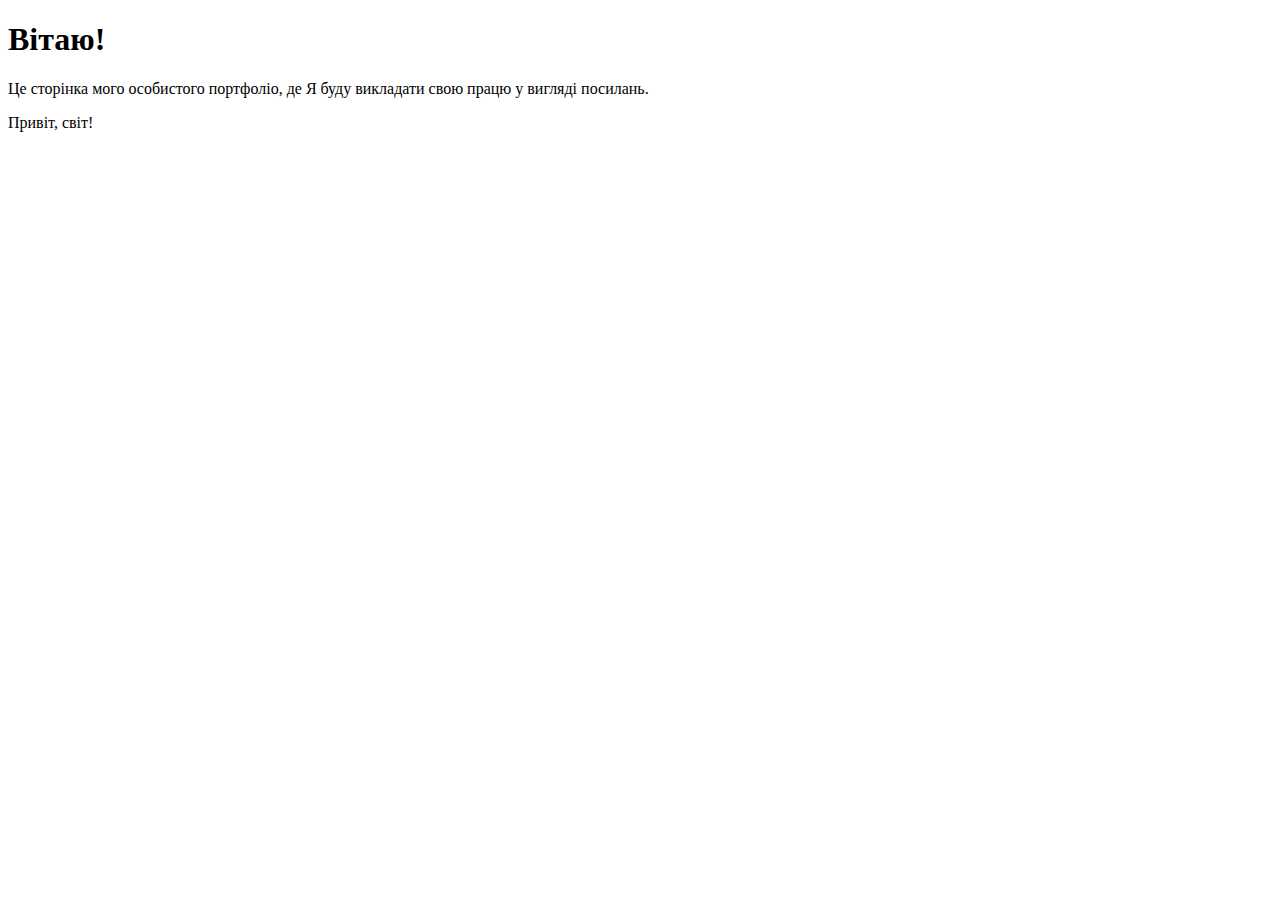
==== index.html @ 712ff9b4 "Changed lang of doc. Still testing..." ====
<!DOCTYPE html>
<html lang="uk">
<head>
  <meta charset="utf-8">
  <meta name="viewport" content="width=device-width, initial-scale=1.0">
  <meta http-equiv="X-UA-Compatible" content="ie=edge">
  <meta name="format-detection" content="telephone=no">
  <meta name="SKYPE_TOOLBAR" content="SKYPE_TOOLBAR_PARSER_COMPATIBLE">
  <link href="css/normalize.css" rel="stylesheet">
  <link href="css/style.css" rel="stylesheet">
  <title>Моя перша сторінка</title>
</head>
<body>
  <h1>Вітаю!</h1>
  <p>Це сторінка мого особистого портфоліо, де Я буду викладати свою працю у вигляді посилань.</p>
    <p>Привіт, світ!</p>
</body>
</html>
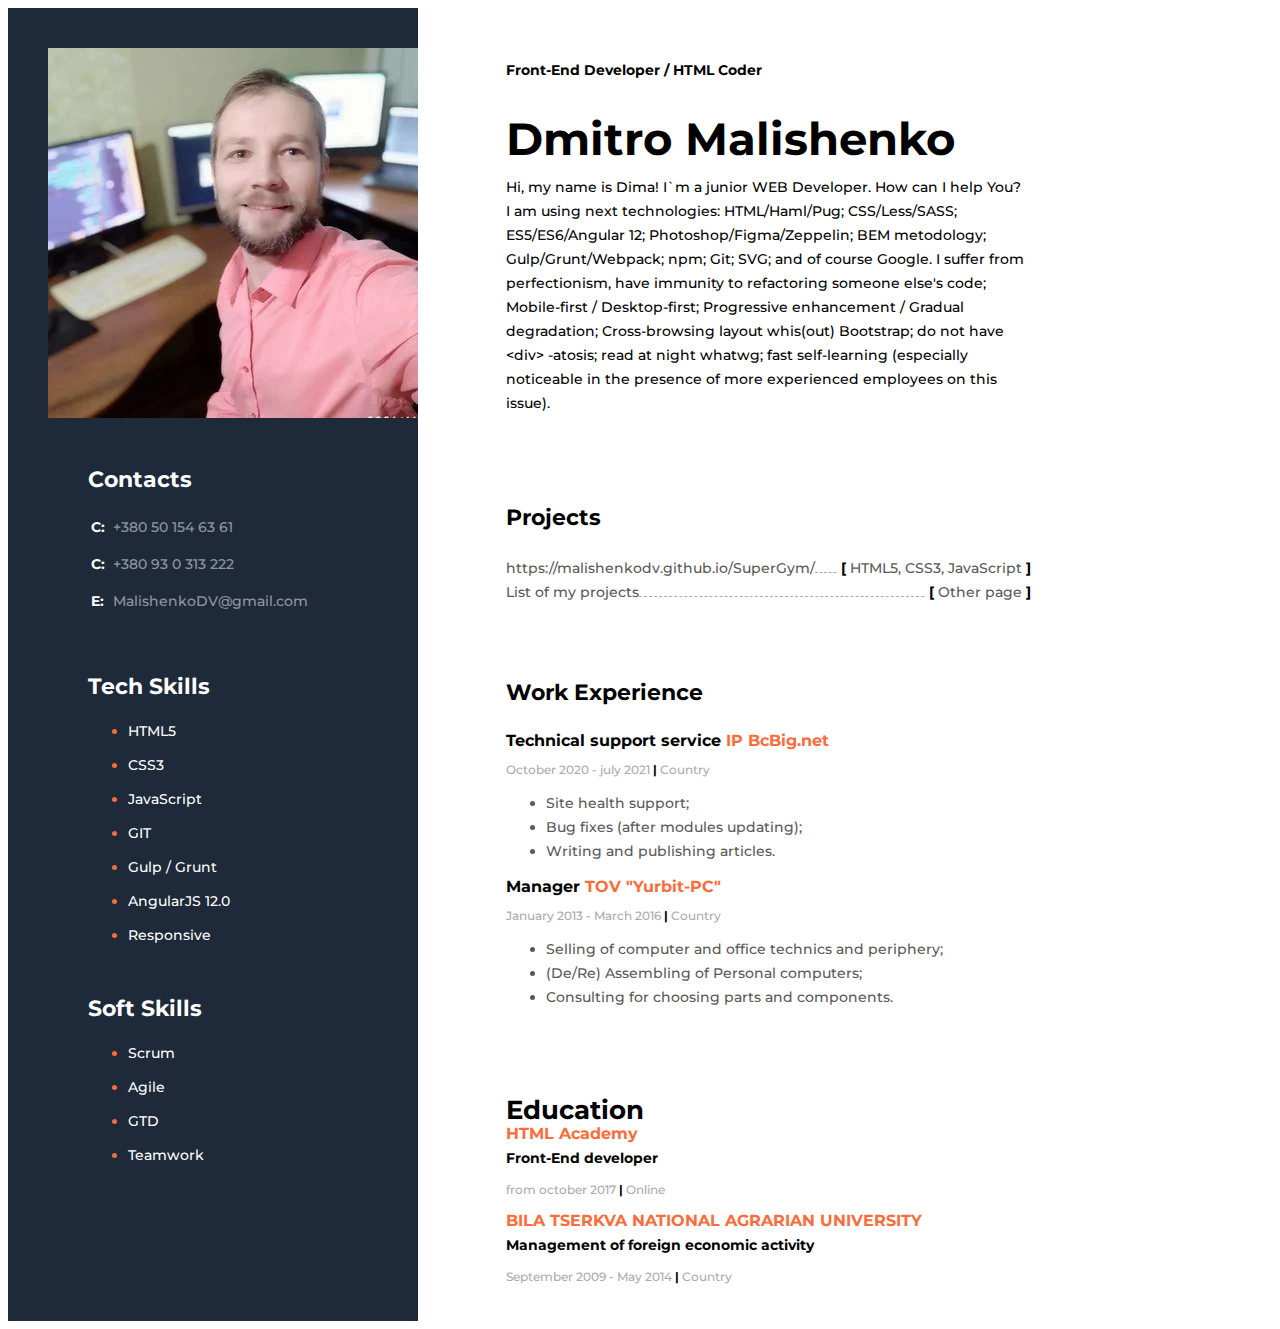
==== commit 4a5731ad: "My resume v1.0" ====
--- a/index.html
+++ b/index.html
@@ -1,18 +1,161 @@
 <!DOCTYPE html>
-<html lang="uk">
-<head>
-  <meta charset="utf-8">
-  <meta name="viewport" content="width=device-width, initial-scale=1.0">
-  <meta http-equiv="X-UA-Compatible" content="ie=edge">
-  <meta name="format-detection" content="telephone=no">
-  <meta name="SKYPE_TOOLBAR" content="SKYPE_TOOLBAR_PARSER_COMPATIBLE">
-  <link href="css/normalize.css" rel="stylesheet">
-  <link href="css/style.css" rel="stylesheet">
-  <title>Моя перша сторінка</title>
-</head>
-<body>
-  <h1>Вітаю!</h1>
-  <p>Це сторінка мого особистого портфоліо, де Я буду викладати свою працю у вигляді посилань.</p>
-    <p>Привіт, світ!</p>
-</body>
+<html lang="en">
+  <head>
+    <meta charset="UTF-8" />
+    <link rel="preconnect" href="https://fonts.googleapis.com" />
+    <link rel="preconnect" href="https://fonts.gstatic.com" crossorigin />
+    <link
+      href="https://fonts.googleapis.com/css2?family=Montserrat:wght@400;700&display=swap"
+      rel="stylesheet"
+    />
+    <link rel="stylesheet" href="https://necolas.github.io/normalize.css/8.0.1/normalize.css"/>
+    <link rel="stylesheet" href="resume001.css" />
+    <meta name="viewport" content="width=device-width, initial-scale=1.0" />
+    <meta name="format-detection" content="telephone=no" />
+    <meta name="SKYPE_TOOLBAR" content="SKYPE_TOOLBAR_PARSER_COMPATIBLE" />
+    <meta http-equiv="X-UA-Compatible" content="ie=edge" />
+    <title>Malishenko Dmytro - a WEB Developer. Portfolio. Main page</title>
+  </head>
+  <body>
+    <aside class="about">
+      <div class="about__container">
+        <picture>
+          <source type="image/webp" srcset="img/photo_211111_@x1.webp 1x, img/photo_211111_@x2.webp 2x">
+          <img src="img/photo_211111_@x1.jpg" srcset="img/photo_211111_@x1.jpg 1x, img/photo_211111_@x2.jpg.png 2x" width="370" height="370"  alt="I`m working">
+        </picture>
+
+        <div class="about__adds adds">
+          <h3 class="adds__title">Contacts</h3>
+          <table class="adds__table">
+            <tr>
+              <th>C:</th>
+              <td><a href="tel:+380501546361">+380 50 154 63 61</a></td>
+            </tr>
+            <tr>
+              <th>C:</th>
+              <td><a href="tel:+380930313222">+380 93 0 313 222</a></td>
+            </tr>
+            <tr>
+              <th>E:</th>
+              <td><a href="mailto:MalishenkoDV@gmail.com" target="_blank">MalishenkoDV@gmail.com</a></td>
+            </tr>
+          </table>
+        </div>
+
+        <div class="about__adds adds">
+          <h3 class="adds__title">Tech Skills</h3>
+          <ul class="adds__list">
+            <li class="adds__item">HTML5</li>
+            <li class="adds__item">CSS3</li>
+            <li class="adds__item">JavaScript</li>
+            <li class="adds__item">GIT</li>
+            <li class="adds__item">Gulp / Grunt</li>
+            <li class="adds__item">AngularJS 12.0</li>
+            <li class="adds__item">Responsive</li>
+          </ul>
+        </div>
+
+        <div class="about__adds">
+          <h3 class="adds__title">Soft Skills</h3>
+          <ul class="adds__list">
+            <li class="adds__item">Scrum</li>
+            <li class="adds__item">Agile</li>
+            <li class="adds__item">GTD</li>
+            <li class="adds__item">Teamwork</li>
+          </ul>
+        </div>
+      </div>
+    </aside>
+    <div class="wrapper">
+    <main class="main">
+      <h2>Front-End Developer / HTML Coder</h2>
+      <h1>Dmitro Malishenko</h1>
+      <p>
+        Hi, my name is Dima! I`m a junior WEB Developer. How can I help You?<br>
+        I am  using next technologies:
+        HTML/Haml/Pug; CSS/Less/SASS; ES5/ES6/Angular 12; Photoshop/Figma/Zeppelin; BEM metodology; Gulp/Grunt/Webpack; npm; Git; SVG; and of course Google.
+        I suffer from perfectionism, have immunity to refactoring someone else's code; Mobile-first / Desktop-first; Progressive enhancement / Gradual degradation; Cross-browsing layout whis(out) Bootstrap; do not have &#60div&#62 -atosis; read at night whatwg; fast self-learning (especially noticeable in the presence of more experienced employees on this issue).
+      </p>
+    </main>
+    <section class="projects">
+      <h3 class="projects__title title">Projects</h3>
+      <ol class="project__list list">
+        <li>
+          <a href="https://malishenkodv.github.io/SuperGym/" class="project__link" target="_blank">
+            <span class="projects__address">https://malishenkodv.github.io/SuperGym/</span>
+            <span class="projects__dots"></span>
+            <span class="projects__techs"> HTML5, CSS3, JavaScript </span>
+          </a>
+        </li>
+        <li>
+          <a href="projects.html" class="project__link">
+            <span class="projects__address">List of my projects</span>
+            <span class="projects__dots"></span>
+            <span class="projects__techs"> Other page </span>
+          </a>
+        </li>
+      </ol>
+    </section>
+    <section class="expirience">
+      <h3 class="expirience__title title">Work Experience</h3>
+
+      <div class="expirience__company">
+        <h4 class="company__title">
+          Technical support service <span>IP BcBig.net</span></h4>
+        <p class="company__period">
+          <span class="company__dates">October 2020 - july 2021 </span>
+          <span class="company__place"> Country</span>
+        </p>
+        <ul class="company__list list">
+          <li>Site health support;</li>
+          <li>Bug fixes (after modules updating);</li>
+          <li>Writing and publishing articles.</li>
+        </ul>
+      </div>
+
+      <div class="expirience__company">
+        <h4 class="company__title">Manager <span>TOV "Yurbit-PC"</span></h4>
+        <p class="company__period">
+          <span class="company__dates">January 2013 - March 2016 </span>
+          <span class="company__place"> Country</span>
+        </p>
+        <ul class="company__list list">
+          <li>
+            Selling of computer and office technics and periphery;
+          </li>
+          <li>(De/Re) Assembling of Personal computers;</li>
+          <li>Consulting for choosing parts and components.</li>
+        </ul>
+      </div>
+    </section>
+
+    <section class="edu">
+      <h3 class="edu__title">Education</h3>
+      <div class="edu__container">
+        <h4 class="edu__study">
+          <span>
+            <a href="https://htmlacademy.ru/profile/id521953" target="_blank">HTML Academy</a>
+          </span>
+        </h4>
+        <h5 class="edu__profile">Front-End developer</h5>
+        <p class="edu__period">
+          <span class="edu__dates">from october 2017 </span>
+          <span class="edu__place"> Online</span>
+        </p>
+      </div>
+      <div class="edu__container">
+        <h4 class="edu__study">
+          <span>
+            <a href="https://btsau.edu.ua/" target="_blank"> BILA TSERKVA NATIONAL AGRARIAN UNIVERSITY </a>
+          </span>
+        </h4>
+        <h5 class="edu__profile">Management of foreign economic activity</h5>
+        <p class="edu__period">
+          <span class="edu__dates">September 2009 - May 2014</span>
+          <span class="edu__place"> Country</span>
+        </p>
+      </div>
+    </section>
+  </div>
+  </body>
 </html>
--- a/resume001.css
+++ b/resume001.css
@@ -0,0 +1,218 @@
+/* !Basics styles */
+html {
+  scroll-behavior: smooth;
+  box-sizing: border-box;
+}
+
+body {
+  font-family: "Montserrat", Arial, Helvetica, sans-serif;
+  font-style: normal;
+  font-weight: 500;
+  font-size: 14px;
+  line-height: 24px;
+  color: #000000;
+  background-color: #ffffff;
+  display: flex;
+  width: auto;
+  min-height: 100vh;
+  height: auto;
+}
+
+img {
+  max-width: 100%;
+  height: auto;
+  display: block;
+}
+
+a {
+  cursor: pointer;
+  color: inherit;
+  text-decoration: none;
+}
+
+a:hover {
+  color: rgba(251, 109, 58, .7)
+}
+a:active {
+  color: rgba(251, 109, 58, .3)
+}
+*,
+*::before,
+*::after {
+  box-sizing: inherit;
+  font-family: inherit;
+  font-weight: inherit;
+}
+h1,
+h2,
+h3,
+h4,
+h5 {
+  font-weight: 700;
+  margin: 0;
+}
+
+.title {
+  margin: 0 0 25px;
+  line-height: initial;
+  font-size: 22px;
+}
+
+/* !Aside: Photo & Skills */
+.about {
+  color: #fff;
+  background-color: #1E2939;
+  /* width 30.8% (370px) from template width (1200px)*/
+  flex: 1 0 calc(100vw - (((100vw - 1200px) / 2) + (1200px * 0.6917)));
+
+}
+.about__container {
+  width: 370px;
+  height: 100vh;
+  margin-left: auto;
+  padding-top: 40px;
+}
+.about__adds {
+  margin: 50px 40px;
+}
+
+.adds__title {
+  font-size: 22px;
+  margin-bottom: 20px;
+}
+.adds__table {
+  font-size: 14px;
+}
+
+.adds__table th {
+  font-weight: 700;
+  padding-right: 5px;
+  padding-bottom: 10px;
+}
+
+.adds__table td {
+  opacity: 0.5;
+  padding-bottom: 10px;
+}
+
+.adds__list {
+  margin: 0;
+}
+.adds__item {
+  margin-bottom: 10px;
+  font-size: 14px;
+}
+.adds__item::marker {
+  color:#FB6D3A;
+}
+
+/* !Wrapper & Main Section */
+.wrapper {
+  flex: 1 0 calc(100vw - (((100vw - 1200px) / 2) + (1200px * 0.3018)));
+}
+.main,
+.projects,
+.expirience,
+.edu {
+  max-width: 830px;
+  min-width: 750px;
+  padding: 50px 217px 25px 88px;
+}
+.main h2 {
+  font-size: 14px;
+}
+.main h1 {
+  font-size: 45px;
+  margin: 45px 0 24px;
+}
+
+
+/* !Projects */
+
+.list {
+  color: #595959;
+}
+.project__list {
+  list-style-type: none;
+  margin: 0;
+  padding: 0;
+}
+
+.project__link {
+  display: flex;
+  justify-content: space-between;
+  text-decoration: none;
+  color: inherit;
+  cursor: alias;
+}
+.projects__address {
+  flex: 0 0 auto;
+}
+.projects__dots {
+  border-bottom: 1px dashed #ababab;
+  margin-bottom: 7px;
+  flex: 1 1 auto;
+  margin-right: 5px;
+}
+.projects__techs {
+  flex: 0 0 auto;
+}
+.projects__techs::before {
+  content: '[';
+  font-weight: 700;
+  color: #000000;
+}
+
+.projects__techs::after {
+  content: ']';
+  font-weight: 700;
+  color: #000000;
+}
+
+/* !Companies */
+
+.company__title {
+  font-size: 16px;
+  line-height: initial;
+}
+.company__title span {
+  color: #FB6D3A;
+}
+.company__period {
+  font-size: 12px;
+  line-height: initial;
+  color: #ababab;
+}
+
+.company__place::before {
+  content: "|";
+  color: #000;
+  font-weight: 700;
+}
+
+
+/* !Education */
+
+.edu__title {
+  font-size: 26px;
+}
+.edu__study {
+  font-size: 16px;
+}
+.edu__study span {
+  color: #fb6d3a;
+}
+.edu__profile {
+  font-size: 14px;
+}
+.edu__period {
+  font-size: 12px;
+  line-height: initial;
+  color: #ababab;
+}
+
+.edu__place::before {
+  content: "|";
+  color: #000;
+  font-weight: 700;
+}
